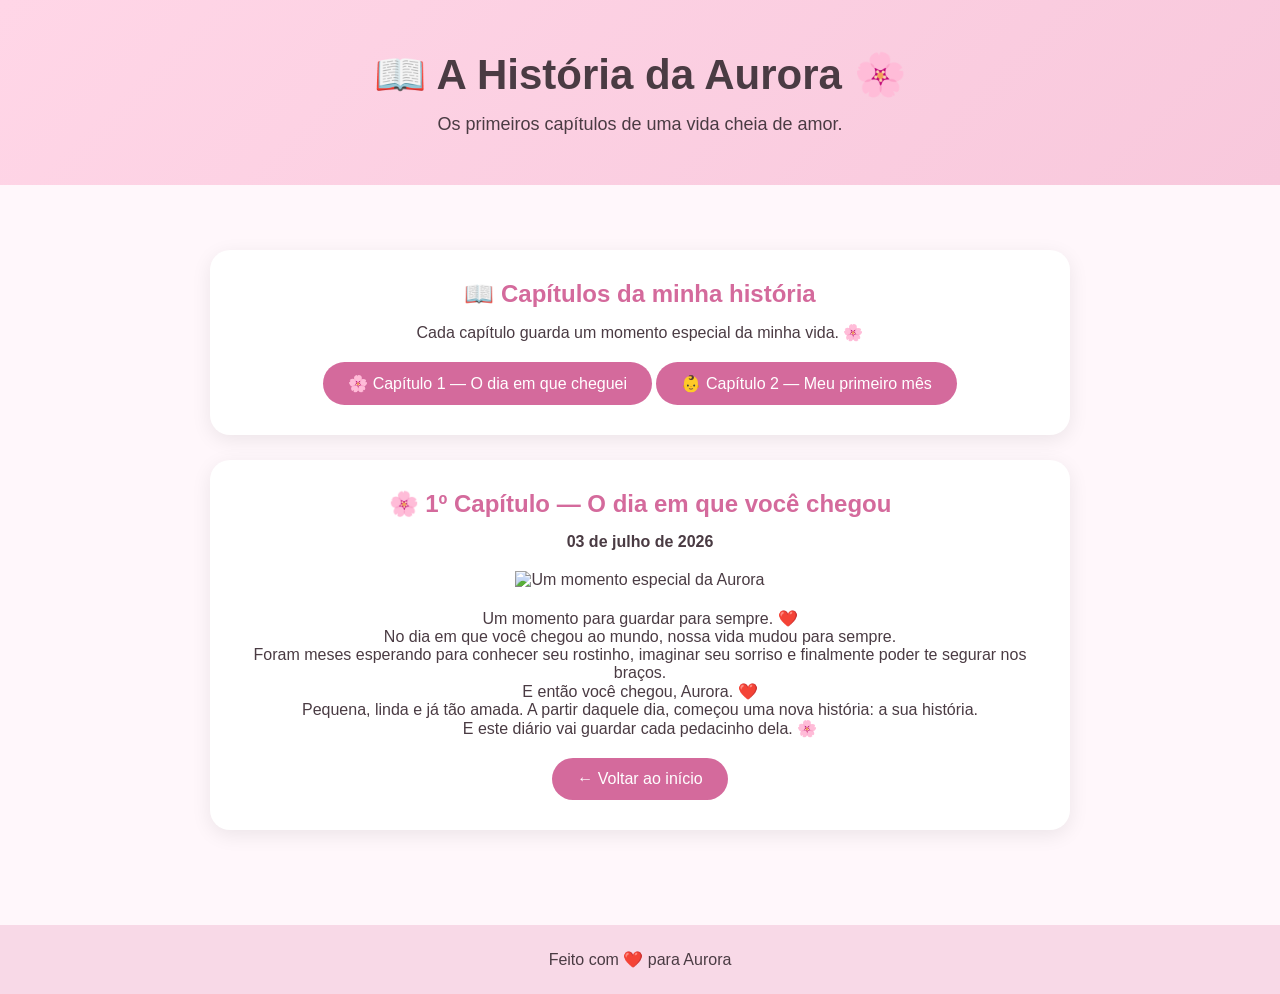
==== história.html @ 363aa492 "Add files via upload" ====
<!DOCTYPE html>
<html lang="pt-BR">

<head>
    <meta charset="UTF-8">
    <meta name="viewport" content="width=device-width, initial-scale=1.0">
    <title>A História da Aurora</title>
    <link rel="stylesheet" href="Style.css">
</head>

<body>

    <header>
        <h1>📖 A História da Aurora 🌸</h1>
        <p>Os primeiros capítulos de uma vida cheia de amor.</p>
    </header>

    <main class="conteudo">
      <section class="card">

    <h2>📖 Capítulos da minha história</h2>

    <p>
        Cada capítulo guarda um momento especial da minha vida. 🌸
    </p>

    <a href="história.html" class="botao">
        🌸 Capítulo 1 — O dia em que cheguei
    </a>

    <a href="capitulo2.html" class="botao">
        👶 Capítulo 2 — Meu primeiro mês
    </a>

      </section>

        <section class="card">

            <h2>🌸 1º Capítulo — O dia em que você chegou</h2>

            <p><strong>03 de julho de 2026</strong></p>
          <img src="Fotos/aurora01.png" alt="Um momento especial da Aurora">
          <p class="legenda">
    Um momento para guardar para sempre. ❤️
          </p>

            <p>
                No dia em que você chegou ao mundo, nossa vida mudou para sempre.
            </p>

            <p>
                Foram meses esperando para conhecer seu rostinho,
                imaginar seu sorriso e finalmente poder te segurar nos braços.
            </p>

            <p>
                E então você chegou, Aurora. ❤️
            </p>

            <p>
                Pequena, linda e já tão amada.
                A partir daquele dia, começou uma nova história:
                a sua história.
            </p>

            <p>
                E este diário vai guardar cada pedacinho dela. 🌸
            </p>

            <a href="Index.html" class="botao">← Voltar ao início</a>

        </section>

    </main>

    <footer>
        <p>Feito com ❤️ para Aurora</p>
    </footer>

</body>

</html>
---- Style.css ----
* {
    margin: 0;
    padding: 0;
    box-sizing: border-box;
}

body {
    font-family: Arial, sans-serif;
    background: #fff7fb;
    color: #4a3b43;
    text-align: center;
}

header {
    padding: 50px 20px;
    background: linear-gradient(135deg, #ffd6e7, #f8c8dc);
}

header h1 {
    font-size: 42px;
    margin-bottom: 15px;
}

header p {
    font-size: 18px;
}

.conteudo {
    max-width: 900px;
    margin: auto;
    padding: 40px 20px;
}

.card {
    background: white;
    padding: 30px;
    margin: 25px 0;
    border-radius: 20px;
    box-shadow: 0 5px 20px rgba(0,0,0,0.08);
}

.card h2 {
    margin-bottom: 15px;
    color: #d46a9c;
}

.botao {
    display: inline-block;
    margin-top: 20px;
    padding: 12px 25px;
    background: #d46a9c;
    color: white;
    text-decoration: none;
    border-radius: 30px;
}

.botao:hover {
    background: #b94f82;
}

footer {
    padding: 25px;
    margin-top: 30px;
    background: #f8d9e7;
}
.card img {
    display: block !important;
    width: 250px !important;
    height: auto !important;
    margin: 20px auto !important;
}
/* Player de música */

#musicaAurora {
    position: fixed;
    bottom: 15px;
    left: 50%;
    transform: translateX(-50%);
    width: 90%;
    max-width: 400px;
    z-index: 9999;
    border-radius: 30px;
}
.foto-ampliada {
    position: fixed !important;
    top: 50% !important;
    left: 50% !important;
    transform: translate(-50%, -50%) !important;
    width: 90vw !important;
    max-width: 90vw !important;
    height: auto !important;
    max-height: 90vh !important;
    object-fit: contain !important;
    z-index: 10000 !important;
    margin: 0 !important;
    background: white;
    border-radius: 15px;
}
.fechar-foto {
    position: fixed;
    top: 20px;
    right: 20px;
    z-index: 10001;
    font-size: 30px;
    color: white;
    background: rgba(0,0,0,0.7);
    border-radius: 50%;
    width: 45px;
    height: 45px;
    border: none;
    display: none;
}
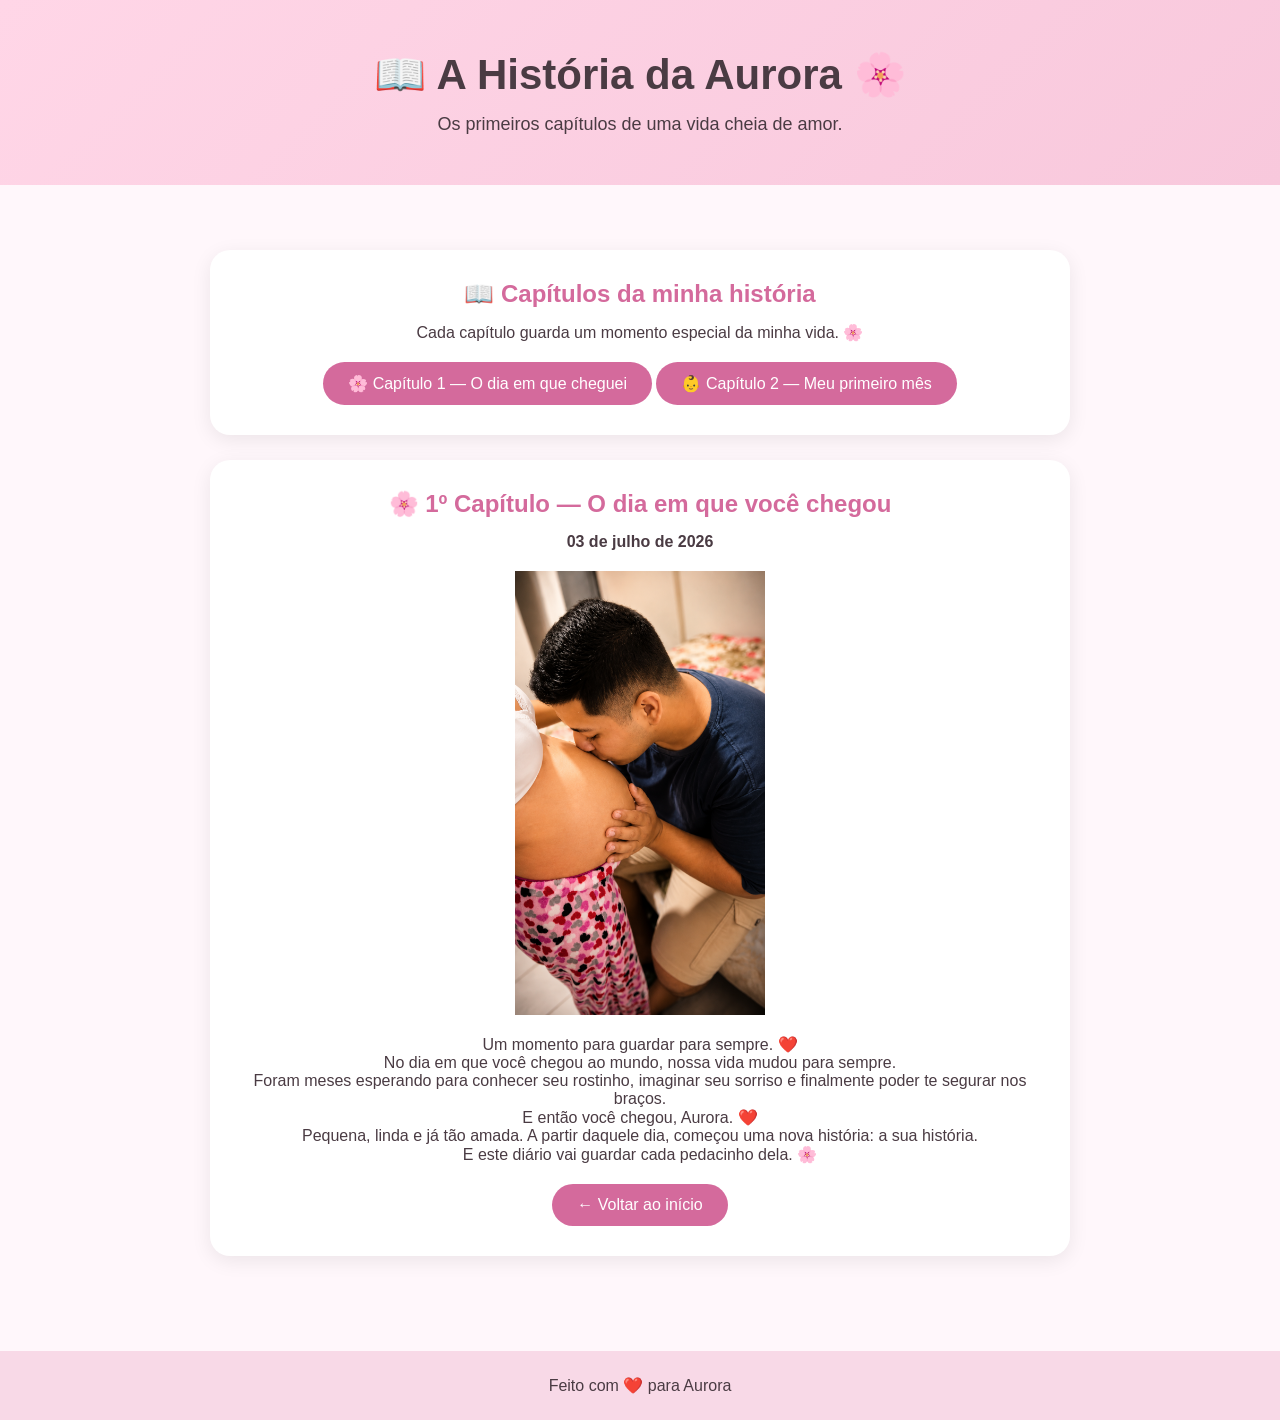
==== commit 5cc078b5: "Rename história.html to história.html" ====
--- a/história.html
+++ b/história.html
@@ -79,4 +79,4 @@
 
 </body>
 
-</html>+</html>
